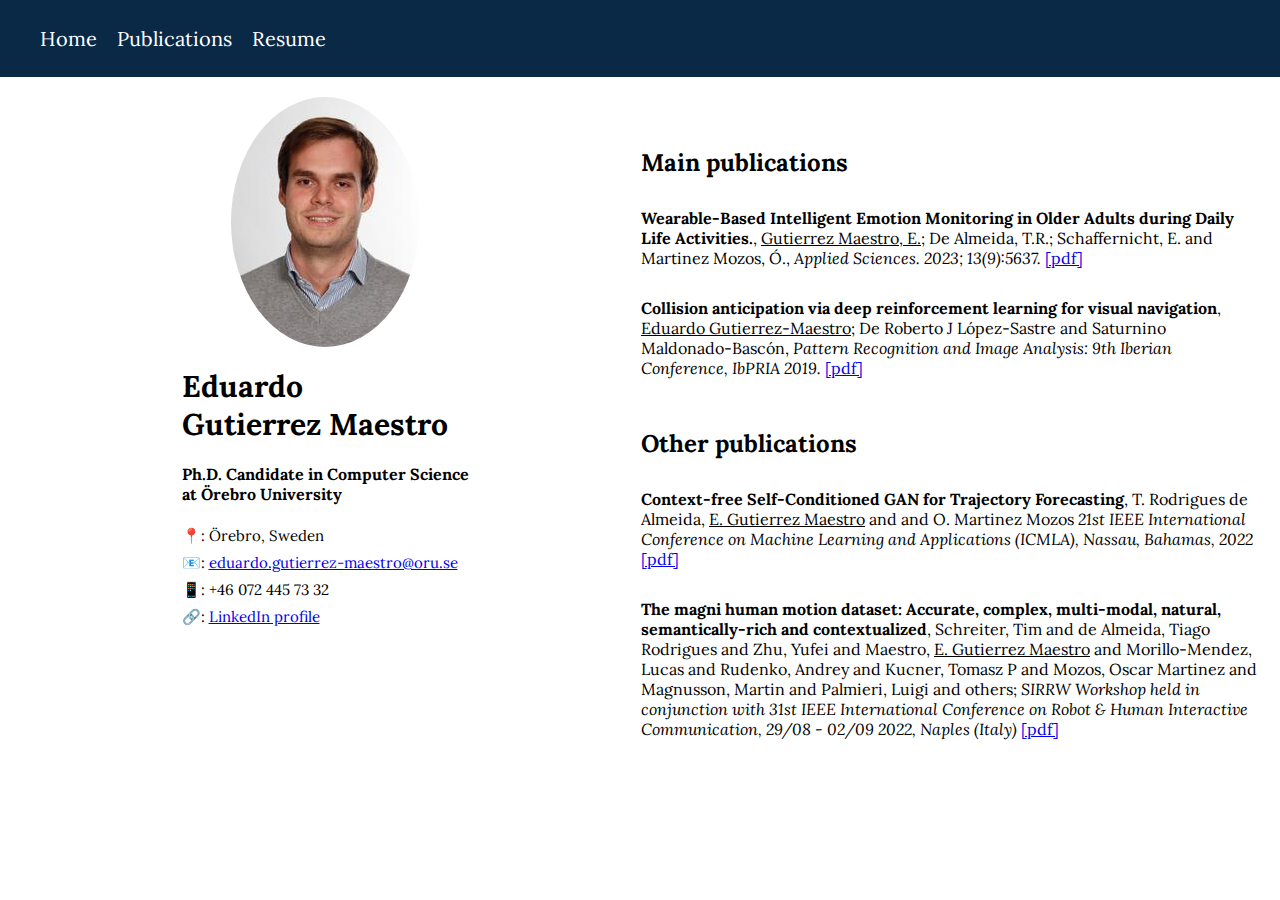
==== publications.html @ 6f40ddd1 "Updates, publications added" ====
<!DOCTYPE html>
<html lang="en">
<head>
    <meta charset="UTF-8">
    <meta name="viewport" content="width=device-width, initial-scale=1.0">
    <link href="https://fonts.googleapis.com/css2?family=Lora&display=swap" rel="stylesheet">
    <link rel="stylesheet" href="styles.css">
    <title>About Eduardo</title>
</head>
<body>
    <header>
        <nav>
            <div class="menu-icon" onclick="toggleMenu()">&#9776;</div>
            <ul class="menu">
                <li><a href="index.html">Home</a></li>
                <li><a href="publications.html">Publications</a></li>
                <li><a href="resume.html">Resume</a></li>
              
            </ul>
        </nav>
    </header>

    <main>
        <section class="profile">
            <img src="images/rescale-ego.jpg" alt="Your Portrait">
            <div class="contact-info">
                <h1>Eduardo <br>Gutierrez Maestro</h1>
                <h4>Ph.D. Candidate in Computer Science <br>at Örebro University</h4>
                <p><span class="emoji">📍:</span> Örebro, Sweden</p>
                <p><span class="emoji">📧:</span> <a href="mailto:eduardo.gutierrez-maestro@oru.se">eduardo.gutierrez-maestro@oru.se</a></p>
                <p><span class="emoji">📱:</span> +46 072 445 73 32</p>
                <p><span class="emoji">🔗:</span> <a href="https://www.linkedin.com/in/eduardo-guti%C3%A9rrez-maestro-35538610a/">LinkedIn profile</a></p>
                
            </div>
        </section>
        <section class="publications">
            <h2>Main publications</h2>
            
            <p><strong>Wearable-Based Intelligent Emotion Monitoring in Older Adults during Daily Life Activities.</strong>, <u>Gutierrez Maestro, E.</u>; De Almeida, T.R.; Schaffernicht, E. and Martinez Mozos, Ó., <i>Applied Sciences. 2023; 13(9):5637.</i> <a href="https://www.mdpi.com/2076-3417/13/9/5637">[pdf]</a></p>

            <p><strong>Collision anticipation via deep reinforcement learning for visual navigation</strong>, <u>Eduardo Gutierrez-Maestro</u>; De Roberto J López-Sastre and Saturnino Maldonado-Bascón, <i>Pattern Recognition and Image Analysis: 9th Iberian Conference, IbPRIA 2019.</i> <a href="https://link.springer.com/chapter/10.1007/978-3-030-31332-6_34">[pdf]</a></p>

            <h2 class="second-h2">Other publications</h2>

            <p><strong>Context-free Self-Conditioned GAN for Trajectory Forecasting</strong>, T. Rodrigues de Almeida, <u>E. Gutierrez Maestro</u> and and O. Martinez Mozos <i>21st IEEE International Conference on Machine Learning and Applications (ICMLA), Nassau, Bahamas, 2022</i> <a href="https://ieeexplore.ieee.org/abstract/document/10069775">[pdf]</a></p>

            <p><strong>The magni human motion dataset: Accurate, complex, multi-modal, natural, semantically-rich and contextualized</strong>, Schreiter, Tim and de Almeida, Tiago Rodrigues and Zhu, Yufei and Maestro, <u>E. Gutierrez Maestro</u> and Morillo-Mendez, Lucas and Rudenko, Andrey and Kucner, Tomasz P and Mozos, Oscar Martinez and Magnusson, Martin and Palmieri, Luigi and others; <i>SIRRW Workshop held in conjunction with 31st IEEE International Conference on Robot & Human Interactive Communication, 29/08 - 02/09 2022, Naples (Italy)</i> <a href="https://arxiv.org/abs/2208.14925">[pdf]</a></p>
            
        </section>

        
    </main>
    <script src="script.js"></script>
</body>
</html>
---- styles.css ----
/* Reset some default styles */
body, h1, h2, p {
    margin: 0;
    padding: 0;
}

/* Basic styling for the header and navigation */
header {
    background-color: #092947;
    color: #fff;
    padding: 10px 0;
    text-align: right;
    font-family: "Lora", serif;
}

nav {
    display: flex;
    justify-content: space-between;
    align-items: center;
}

.menu {
    list-style: none;
    display: flex;
    flex-wrap: wrap;
}

.menu-icon {
    display: none;
    cursor: pointer;
    font-size: 24px;
    margin-right: 20px;
    color: #fff;
}

.menu li {
    margin-right: 20px;
    font-size: 20px;
    font-family: "Lora", serif;
}

.menu li:last-child {
    margin-right: 0;
}

.menu a {
    text-decoration: none;
    color: #fff;
}

/* Styling for the main content */
main {
    display: flex;
    flex-wrap: wrap;
    justify-content: space-between;
    padding: 20px;
}

.profile {
    flex-basis: calc(50% - 10px); /* Adjust this value and margin as needed */
    display: flex;
    flex-direction: column;
    align-items: center;
    margin-right: 10px;
}

.profile img {
    max-width: 100%;
    border-radius: 50%;
}

.contact-info {
    text-align: center;
    font-family: "Lora", serif;
    margin-top: 20px;
}

.introduction {
    flex-basis: calc(50% - 1px); /* Adjust this value and margin as needed */
    margin-top: 50px;
}

.publications {
    flex-basis: calc(50% - 1px); /* Adjust this value and margin as needed */
    margin-top: 50px;   
    font-family: "Lora", serif;
}

/* Add more CSS styling as needed */
.contact-info h1 {
    font-size: 30px;
    font-family: "Lora", monospace;
    text-align: left;
}

.contact-info h4 {
    text-align: left;
    font-family: "Lora", monospace;
}

.contact-info p {
    font-size: 15px;
    font-family: "Lora", monospace;
    text-align: left;
    padding-bottom: 8px;
}

.introduction h2 {
    font-size: 40px;
    font-family: "Lora", monospace;
}

.introduction p {
    font-size: 20px;
    font-family: "Lora", monospace;
    margin-top: 30px;
    max-width: 700px;
}

.publications p {
    font-size: 16px;
    font-family: "Lora", monospace;
    margin-top: 30px;
    max-width: 700px;
}

.second-h2 {
    margin-top: 50px; /* Adjust the margin-top value as desired */
}

/* Add this CSS code to center the .profile section */
@media (max-width: 768px) {
    main {
        flex-direction: column; /* Stack elements vertically on small screens */
    }

    .profile img {
    max-width: 30%;
    border-radius: 50%;
    }   

    .profile {
        flex-basis: 100%; /* Take up full width on small screens */
        text-align: center; /* Center-align the content */
        margin-right: 0; /* Remove right margin on small screens */
    }
    
    .introduction {
        flex-basis: 100%; /* Take up full width on small screens */
        margin-top: 100px;
    }
}
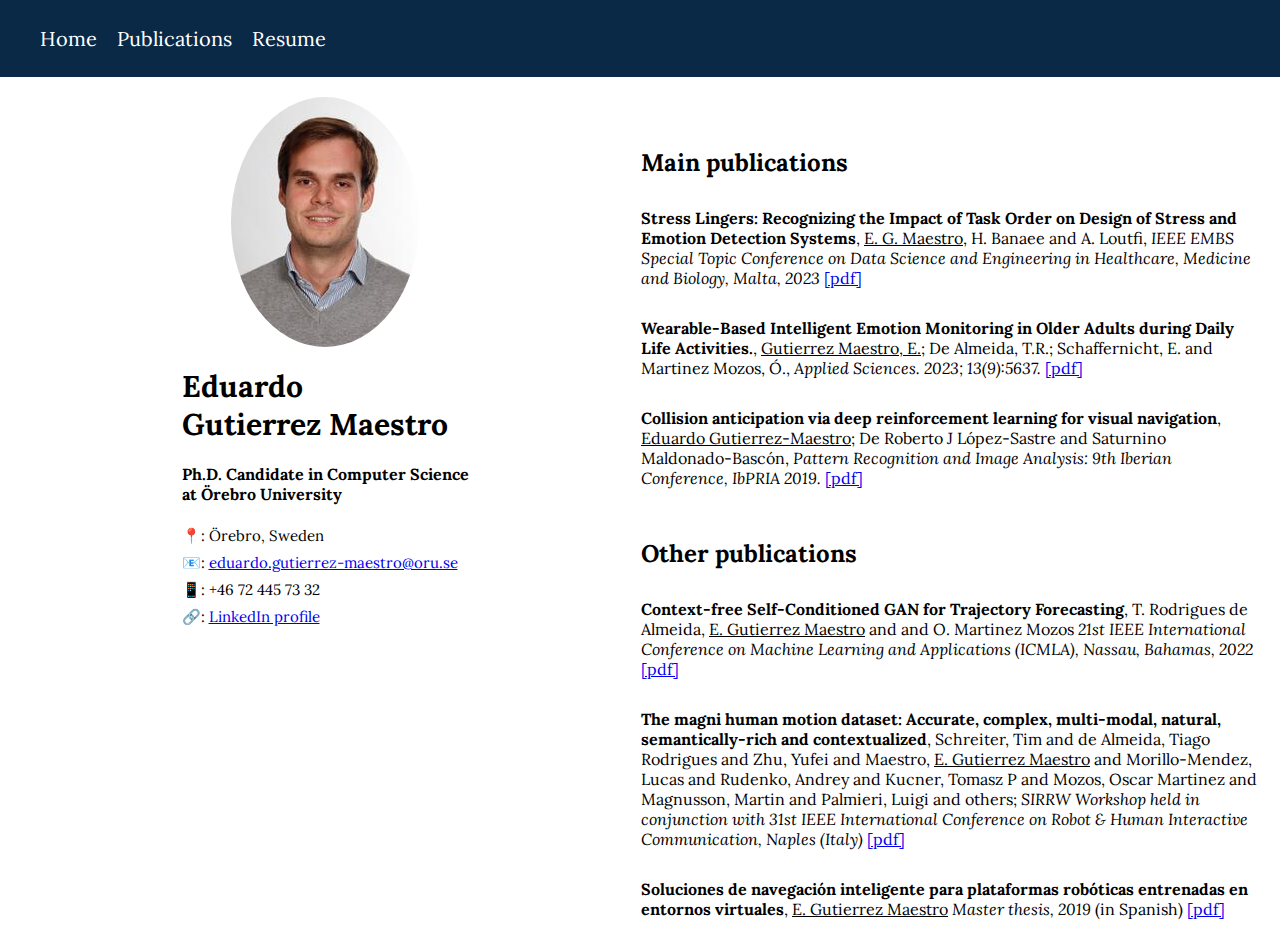
==== commit 9ca64a9e: "Added recent publications" ====
--- a/publications.html
+++ b/publications.html
@@ -14,7 +14,7 @@
             <ul class="menu">
                 <li><a href="index.html">Home</a></li>
                 <li><a href="publications.html">Publications</a></li>
-                <li><a href="resume.html">Resume</a></li>
+                <li><a href="my_cv.pdf">Resume</a></li>
               
             </ul>
         </nav>
@@ -28,13 +28,15 @@
                 <h4>Ph.D. Candidate in Computer Science <br>at Örebro University</h4>
                 <p><span class="emoji">📍:</span> Örebro, Sweden</p>
                 <p><span class="emoji">📧:</span> <a href="mailto:eduardo.gutierrez-maestro@oru.se">eduardo.gutierrez-maestro@oru.se</a></p>
-                <p><span class="emoji">📱:</span> +46 072 445 73 32</p>
+                <p><span class="emoji">📱:</span> +46 72 445 73 32</p>
                 <p><span class="emoji">🔗:</span> <a href="https://www.linkedin.com/in/eduardo-guti%C3%A9rrez-maestro-35538610a/">LinkedIn profile</a></p>
                 
             </div>
         </section>
         <section class="publications">
             <h2>Main publications</h2>
+
+            <p> <strong>Stress Lingers: Recognizing the Impact of Task Order on Design of Stress and Emotion Detection Systems</strong>, <u>E. G. Maestro</u>, H. Banaee and A. Loutfi,  <i>IEEE EMBS Special Topic Conference on Data Science and Engineering in Healthcare, Medicine and Biology, Malta, 2023</i> <a href="https://ieeexplore.ieee.org/abstract/document/10404878">[pdf]</a> </p>
             
             <p><strong>Wearable-Based Intelligent Emotion Monitoring in Older Adults during Daily Life Activities.</strong>, <u>Gutierrez Maestro, E.</u>; De Almeida, T.R.; Schaffernicht, E. and Martinez Mozos, Ó., <i>Applied Sciences. 2023; 13(9):5637.</i> <a href="https://www.mdpi.com/2076-3417/13/9/5637">[pdf]</a></p>
 
@@ -44,7 +46,9 @@
 
             <p><strong>Context-free Self-Conditioned GAN for Trajectory Forecasting</strong>, T. Rodrigues de Almeida, <u>E. Gutierrez Maestro</u> and and O. Martinez Mozos <i>21st IEEE International Conference on Machine Learning and Applications (ICMLA), Nassau, Bahamas, 2022</i> <a href="https://ieeexplore.ieee.org/abstract/document/10069775">[pdf]</a></p>
 
-            <p><strong>The magni human motion dataset: Accurate, complex, multi-modal, natural, semantically-rich and contextualized</strong>, Schreiter, Tim and de Almeida, Tiago Rodrigues and Zhu, Yufei and Maestro, <u>E. Gutierrez Maestro</u> and Morillo-Mendez, Lucas and Rudenko, Andrey and Kucner, Tomasz P and Mozos, Oscar Martinez and Magnusson, Martin and Palmieri, Luigi and others; <i>SIRRW Workshop held in conjunction with 31st IEEE International Conference on Robot & Human Interactive Communication, 29/08 - 02/09 2022, Naples (Italy)</i> <a href="https://arxiv.org/abs/2208.14925">[pdf]</a></p>
+            <p><strong>The magni human motion dataset: Accurate, complex, multi-modal, natural, semantically-rich and contextualized</strong>, Schreiter, Tim and de Almeida, Tiago Rodrigues and Zhu, Yufei and Maestro, <u>E. Gutierrez Maestro</u> and Morillo-Mendez, Lucas and Rudenko, Andrey and Kucner, Tomasz P and Mozos, Oscar Martinez and Magnusson, Martin and Palmieri, Luigi and others; <i>SIRRW Workshop held in conjunction with 31st IEEE International Conference on Robot & Human Interactive Communication, Naples (Italy)</i> <a href="https://arxiv.org/abs/2208.14925">[pdf]</a></p>
+
+            <p><strong>Soluciones de navegación inteligente para plataformas robóticas entrenadas en entornos virtuales</strong>, <u>E. Gutierrez Maestro</u> <i>Master thesis, 2019</i> (in Spanish) <a href="https://ebuah.uah.es/dspace/handle/10017/39971">[pdf]</a></p>
             
         </section>
 
